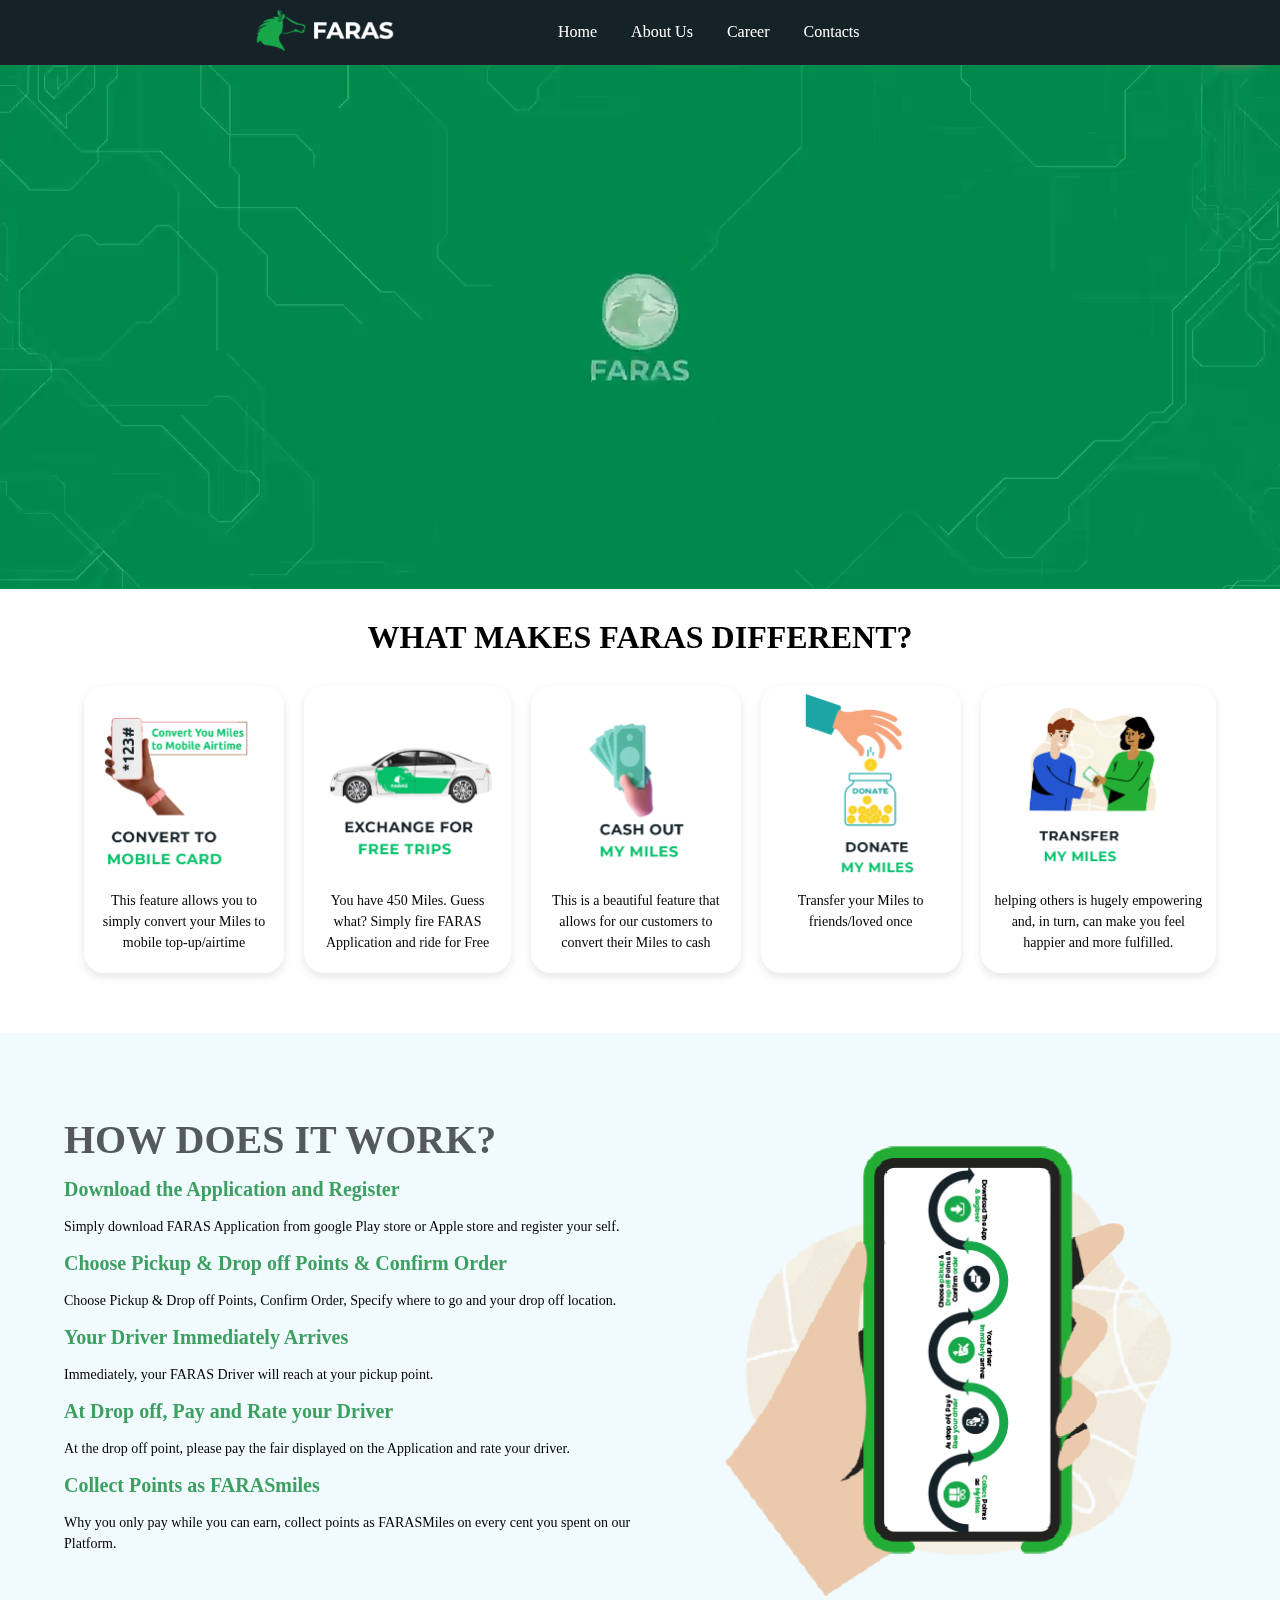
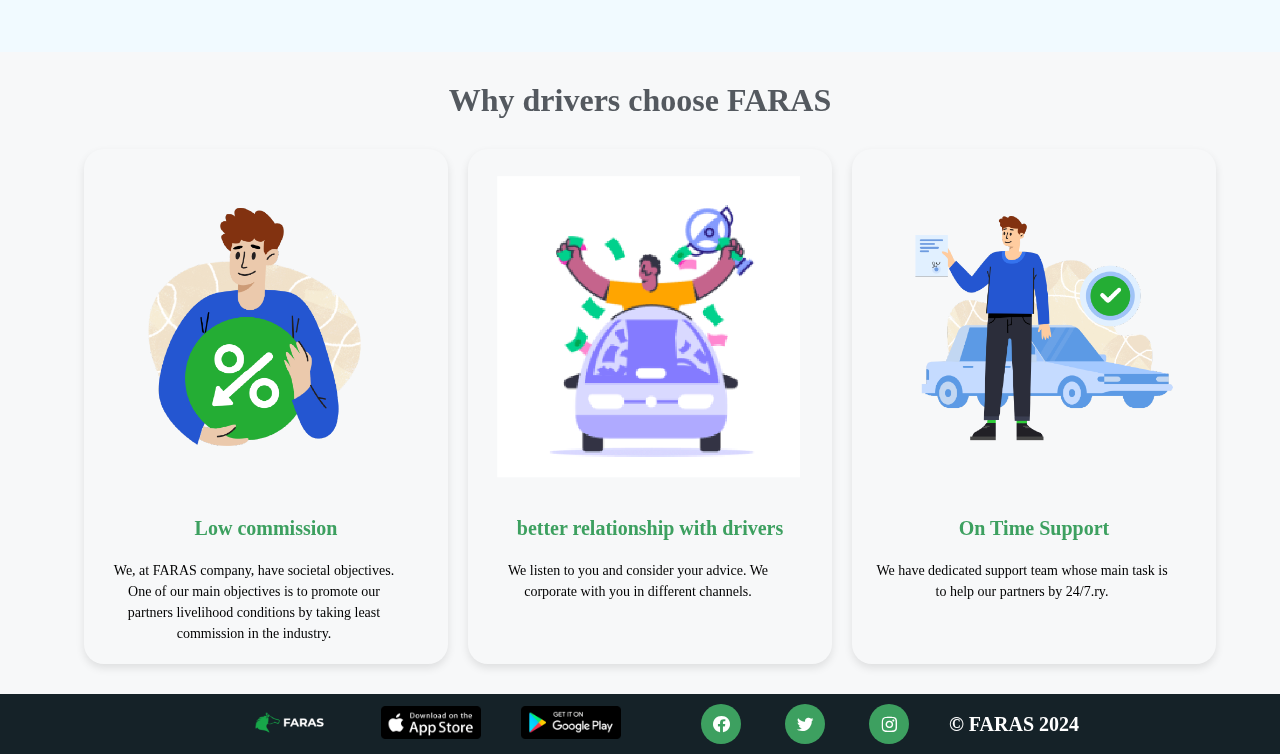
==== index.html @ 939e3a4a "finished index page" ====
<!DOCTYPE html>
<html lang="en">
<head>
    <meta charset="UTF-8">
    <meta name="viewport" content="width=device-width, initial-scale=1.0">
    <title>Faras</title>
    <link rel="shortcut icon" href="./images/favicon.jpg" type="image/x-icon">
    <link rel="stylesheet" href="style.css">
    <link href='https://unpkg.com/boxicons@2.1.4/css/boxicons.min.css' rel='stylesheet'>
</head>
<body>
    
<!-- ---------------------------------------nav---------------------------------- -->
        <div class="nav">
            <div class="logo">
                <img src="./images/faras-Logo-300x76.png" alt="">
            </div>
            <div class="links">
                <a href="#">Home</a>
                <a href="#">About Us</a>
                <a href="#">Career</a>
                <a href="#">Contacts</a>
            </div>
        </div>

<!-- ---------------------------------------main---------------------------------- -->
        <div class="main">
            <video loop muted autoplay>
                <source src="./images/y2mate.com - Faras Economy_720pFH.mp4">
            </video>
        </div>


<!-- ---------------------------------------Diffrence---------------------------------- -->
<div class="diffrence">
    <h1>WHAT MAKES FARAS DIFFERENT?</h1>
    <div class="card">
        <div class="one">
            <img src="./images/1.png" alt="">
            <p>This feature allows you to simply convert your Miles to mobile top-up/airtime</p>
        </div>
        <div class="one">
            <img src="./images/2.png" alt="">
            <p>You have 450 Miles. Guess what? Simply fire FARAS Application and ride for Free</p>
        </div>
        <div class="one">
            <img src="./images/3.png" alt="">
            <p>This is a beautiful feature that allows for our customers to convert their Miles to cash</p>
        </div>
        <div class="one">
            <img src="./images/4.png" alt="">
            <p>Transfer your Miles to friends/loved once</p>
        </div>
        <div class="one">
            <img src="./images/5.png" alt="">
            <p>helping others is hugely empowering and, in turn, can make you feel happier and more fulfilled.</p>
        </div>
    </div>
</div>

<!-- ---------------------------------------how it works---------------------------------- -->
 <div class="how">
    <div class="left">
        <h2>HOW DOES IT WORK?</h2>
        <h4>Download the Application and Register</h4>
        <p>Simply download FARAS Application from google Play store or Apple store and register your self.</p>
        <h4>Choose Pickup & Drop off Points & Confirm Order</h4>
        <p>Choose Pickup & Drop off Points, Confirm Order, Specify where to go and your drop off location.</p>
        <h4>Your Driver Immediately Arrives</h4>
        <p>Immediately,  your FARAS Driver will reach at your pickup point.</p>
        <h4>At Drop off, Pay and Rate your Driver</h4>
        <p>At the drop off point, please pay the fair displayed on the Application and rate your driver.</p>
        <h4>Collect Points as FARASmiles</h4>
        <p>Why you only pay while you can earn, collect points as FARASMiles on every cent you spent on our Platform.</p>
    </div>
    <div class="right">
        <img src="./images/Mobile-.png" alt="">
    </div>
 </div>

 <!-- ---------------------------------------why---------------------------------- -->
  <div class="why">
    <h1>Why drivers choose FARAS</h1>
    <div class="cards">
        <div class="two">
            <img src="./images/Low-Commission.png" alt="">
            <h2>Low commission</h2>
            <p>We, at FARAS company, have societal objectives. One of our main objectives is to promote our partners livelihood conditions by taking least commission in the industry.</p>
        </div>
        <div class="two">
            <img src="./images/Better-RelationShip.png" alt="">
            <h2>better relationship with drivers</h2>
            <p>We listen to you and consider your advice. We corporate with you in different channels.</p>
        </div>
        <div class="two">
            <img src="./images/Free-registration-.png" alt="">
            <h2>On Time Support</h2>
            <p>We have dedicated support team whose main task is to help our partners by 24/7.ry.</p>
        </div>
    </div>
  </div>

 <!-- ---------------------------------------footer---------------------------------- -->
  <div class="footer">
    <div class="one">
        <img src="./images/faras-Logo-300x76.png" alt="">
    </div>
    <div class="one">
        <img src="./images/app_store_en.png" alt="">
    </div>
    <div class="one">
        <img src="./images/play_market_en.png" alt="">
    </div>
    <div class="one">
        <a href=""><i class='bx bxl-facebook-circle'></i></a>
        <a href=""><i class='bx bxl-twitter'></i></a>
        <a href=""><i class='bx bxl-instagram'></i></a>
    </div>
    <div class="one">
        <h1>© FARAS 2024</h1>
    </div>
  </div>

</body>
</html>
---- style.css ----
*{
    margin: 0;
    padding: 0;
    box-sizing: border-box;
    font-family: 'Times New Roman', Times, serif;
}
/* <!-- ---------------------------------------nav---------------------------------- - */
.nav{
    background: #152228;
    display: flex;
    padding: 5px 10%;
    align-items: center;
}
.nav .logo{
    margin-left: 100px;
}
.nav .logo img{
    width: 200px;
}
.nav .links{
    margin-left: 100px;
}
.nav .links a{
    text-decoration: none;
    color: white;
    margin-left: 30px;
}
.nav .links a:hover{
    color: #3da060;
}

/* <!-- ---------------------------------------main---------------------------------- -- */
.main{
    width: 100%;
    height: 524px;
    display: flex;   
    flex-wrap: wrap;
    align-items: center;
    justify-content: center;
}
.main video{
    top: 0;
    left: 0;
    object-fit: cover;
    width: 100%;
    height: 524px;
    z-index: -1;
}

/* <!-- ---------------------------------------Diffrence---------------------------------- --> */
.diffrence{
    padding: 30px 5%;
    text-align: center;
    margin-bottom: 30px;
}
.diffrence h1{margin-bottom: 30px;}
.diffrence .card{
    display: flex;
}
.diffrence .card .one{
    margin-left: 20px;
    box-shadow: 0 4px 8px rgba(0, 0, 0, 0.1);
    padding-bottom: 20px;
    border-radius: 20px;
}
.diffrence .card .one img{
    width: 200px;
}
.diffrence .card .one p{
    font-size: 14px;
    line-height: 1.5;
    padding-left: 10px;
    padding-right: 10px;
}

/* <!-- ---------------------------------------how it works---------------------------------- --> */
.how{
    background: #f1faff;
    padding: 40px 5%;
    display: flex;
    align-items: center;
}
.how .left h2{
    color: #54595f;
    margin-bottom: 15px;
    font-size: 40px;
}
.how .left h4{
    color: #3da060;
    font-size: 20px;
    margin-bottom: 15px;
}
.how .left p{
    margin-bottom: 15px;
    font-size: 14px;
    line-height: 1.5;
}
.how .right img{
    width: 100%;
}

/* <!-- ---------------------------------------why---------------------------------- --> */
.why{
    background: #f7f8f9;
    text-align: center;
    padding: 30px 5%;
}
.why h1{
    color: #54595f;
    margin-bottom: 30px;
}
.why .cards{
    display: flex;
    width: 100%;
}
.why .cards .two{
    margin-left: 20px;
    box-shadow: 0 4px 8px rgba(0, 0, 0, 0.1);
    padding: 20px;
    border-radius: 20px;
}
.why .cards .two img{
    width: 100%;
    margin-bottom: 20px;
}
.why .cards .two h2{
    margin-bottom: 20px;
    color: #3da060;
    font-size: 20px;
}
.why .cards .two p{
    width: 300px;
    font-size: 14px;
    line-height: 1.5;
}

/* <!-- ---------------------------------------footer---------------------------------- --> */
.footer{
    background: #152228;
    padding: 10px 5%;
    display: flex;
    align-items: center;
    color: white;
    justify-content: center;
}
.footer .one{
    margin-left: 40px;
}
.footer .one img{
    width: 100px;
}
.footer .one  a{
    text-decoration: none;
    color: white;
}
.footer .one  a i{
    background: #3da060;
    padding: 10px;
    border-radius: 50%;
    font-size: 20px;
    margin-left: 40px;
}
.footer .one  h1{
    font-size: 20px;
}
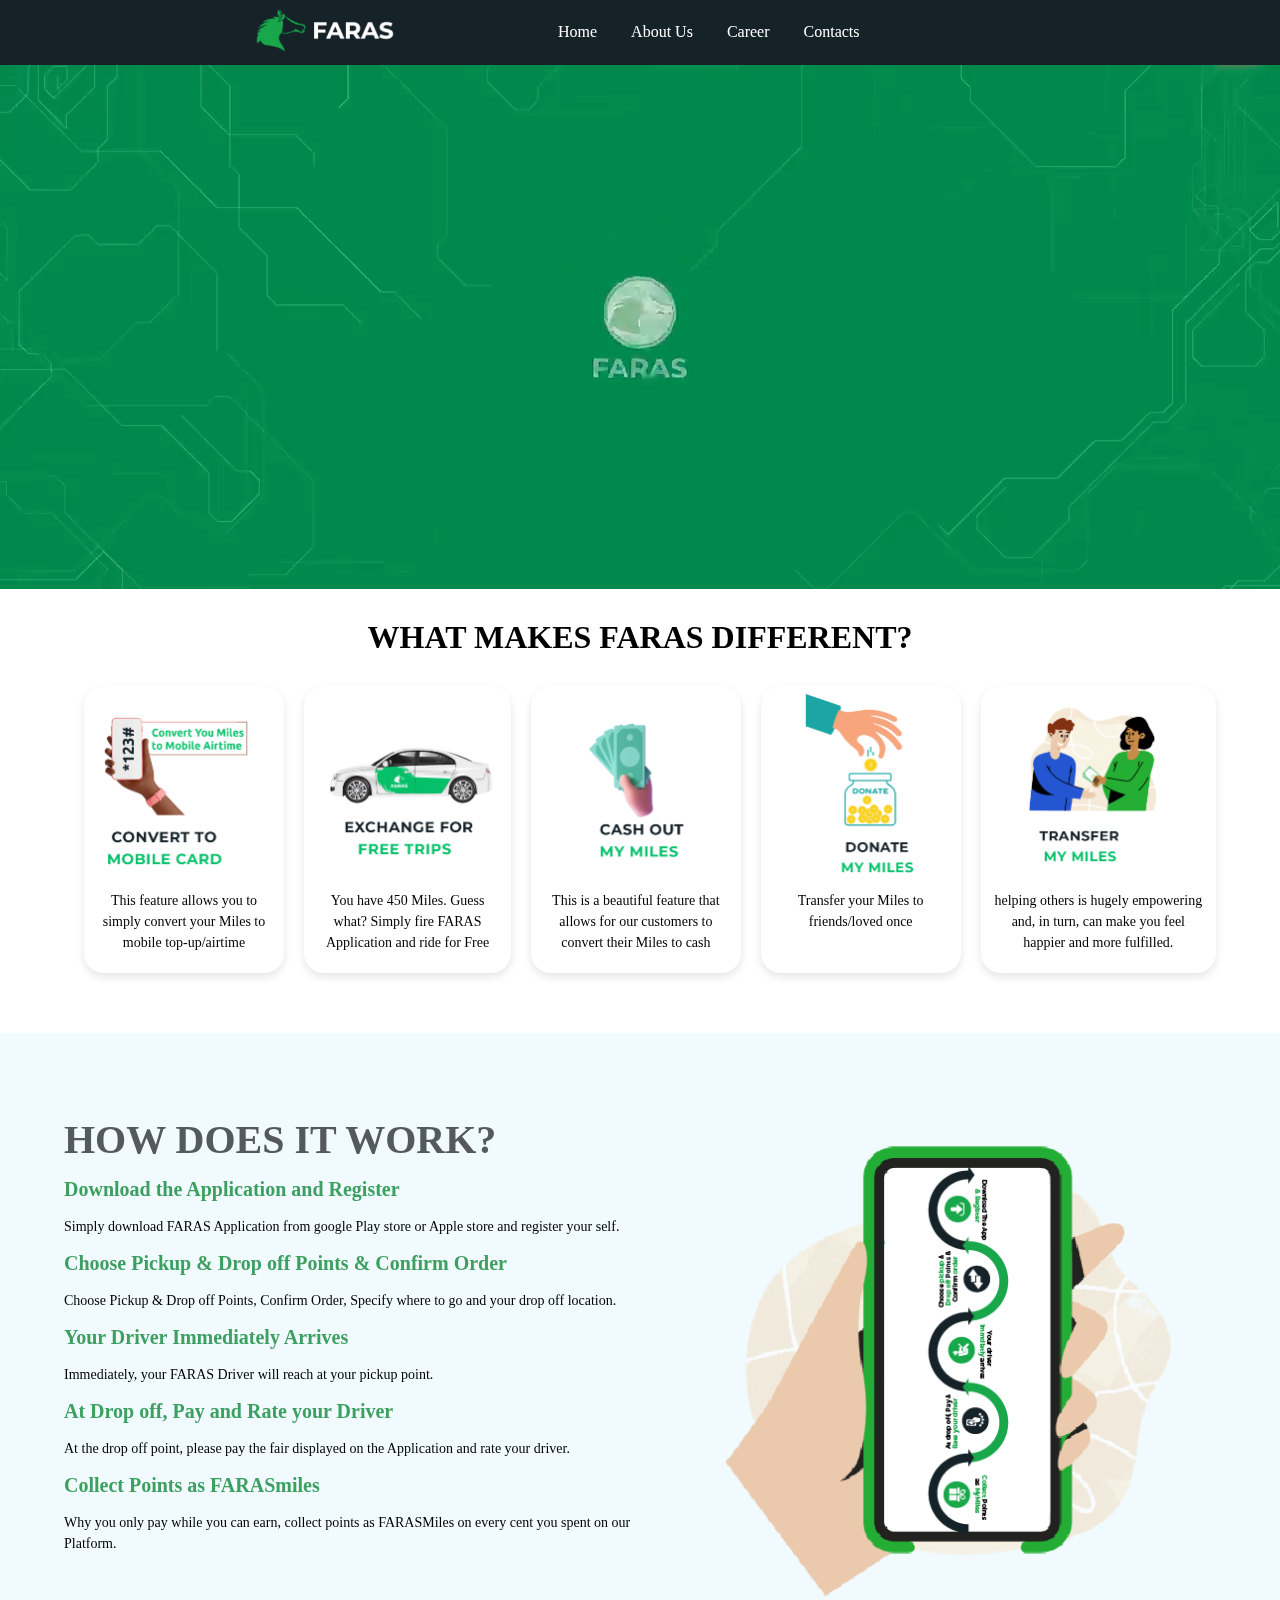
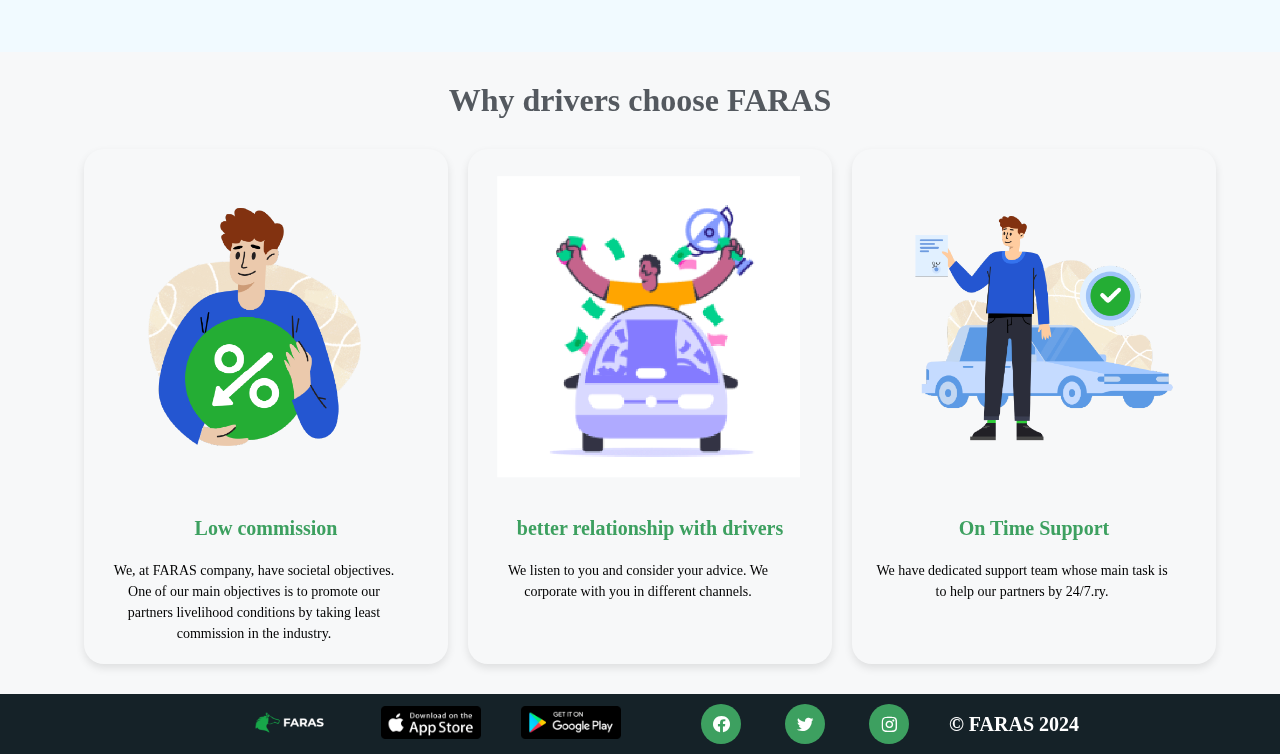
==== commit cfd88715: "contact complete" ====
--- a/index.html
+++ b/index.html
@@ -16,10 +16,10 @@
                 <img src="./images/faras-Logo-300x76.png" alt="">
             </div>
             <div class="links">
-                <a href="#">Home</a>
+                <a href="index.html">Home</a>
                 <a href="#">About Us</a>
                 <a href="#">Career</a>
-                <a href="#">Contacts</a>
+                <a href="contact.html">Contacts</a>
             </div>
         </div>
 
--- a/style.css
+++ b/style.css
@@ -162,4 +162,54 @@
 }
 .footer .one  h1{
     font-size: 20px;
+}
+
+/* <!-- ---------------------------------------contact---------------------------------- --> */
+.contact{
+    display: flex;
+    padding: 20px 5%;
+    align-items: center;
+}
+.contact .left{
+    margin-right: 50px;
+}
+.contact .left img{
+    width: 100%;
+}
+.contact .right h1{
+    font-size: 60px;
+}
+
+/* <!-- ---------------------------------------US---------------------------------- --> */
+.h2{
+    padding: 10px 5%;
+    margin-left: 100px;
+}
+.h2 h2{
+    font-size: 40px;
+}
+.us{
+    display: flex;
+    align-items: center;
+    padding: 20px 5%;
+    margin-bottom: 50px;
+}
+.us .left{
+    margin-left: 100px;
+}
+.us .left p{
+    font-size: 22px;
+    padding-bottom: 30px;
+}
+.us .left a{
+    text-decoration: none;
+    color: blue;
+    font-size: 18px;
+
+}
+.us .left a:hover{
+    color: black;
+}
+.background{
+    background-color: #f5f5f5;
 }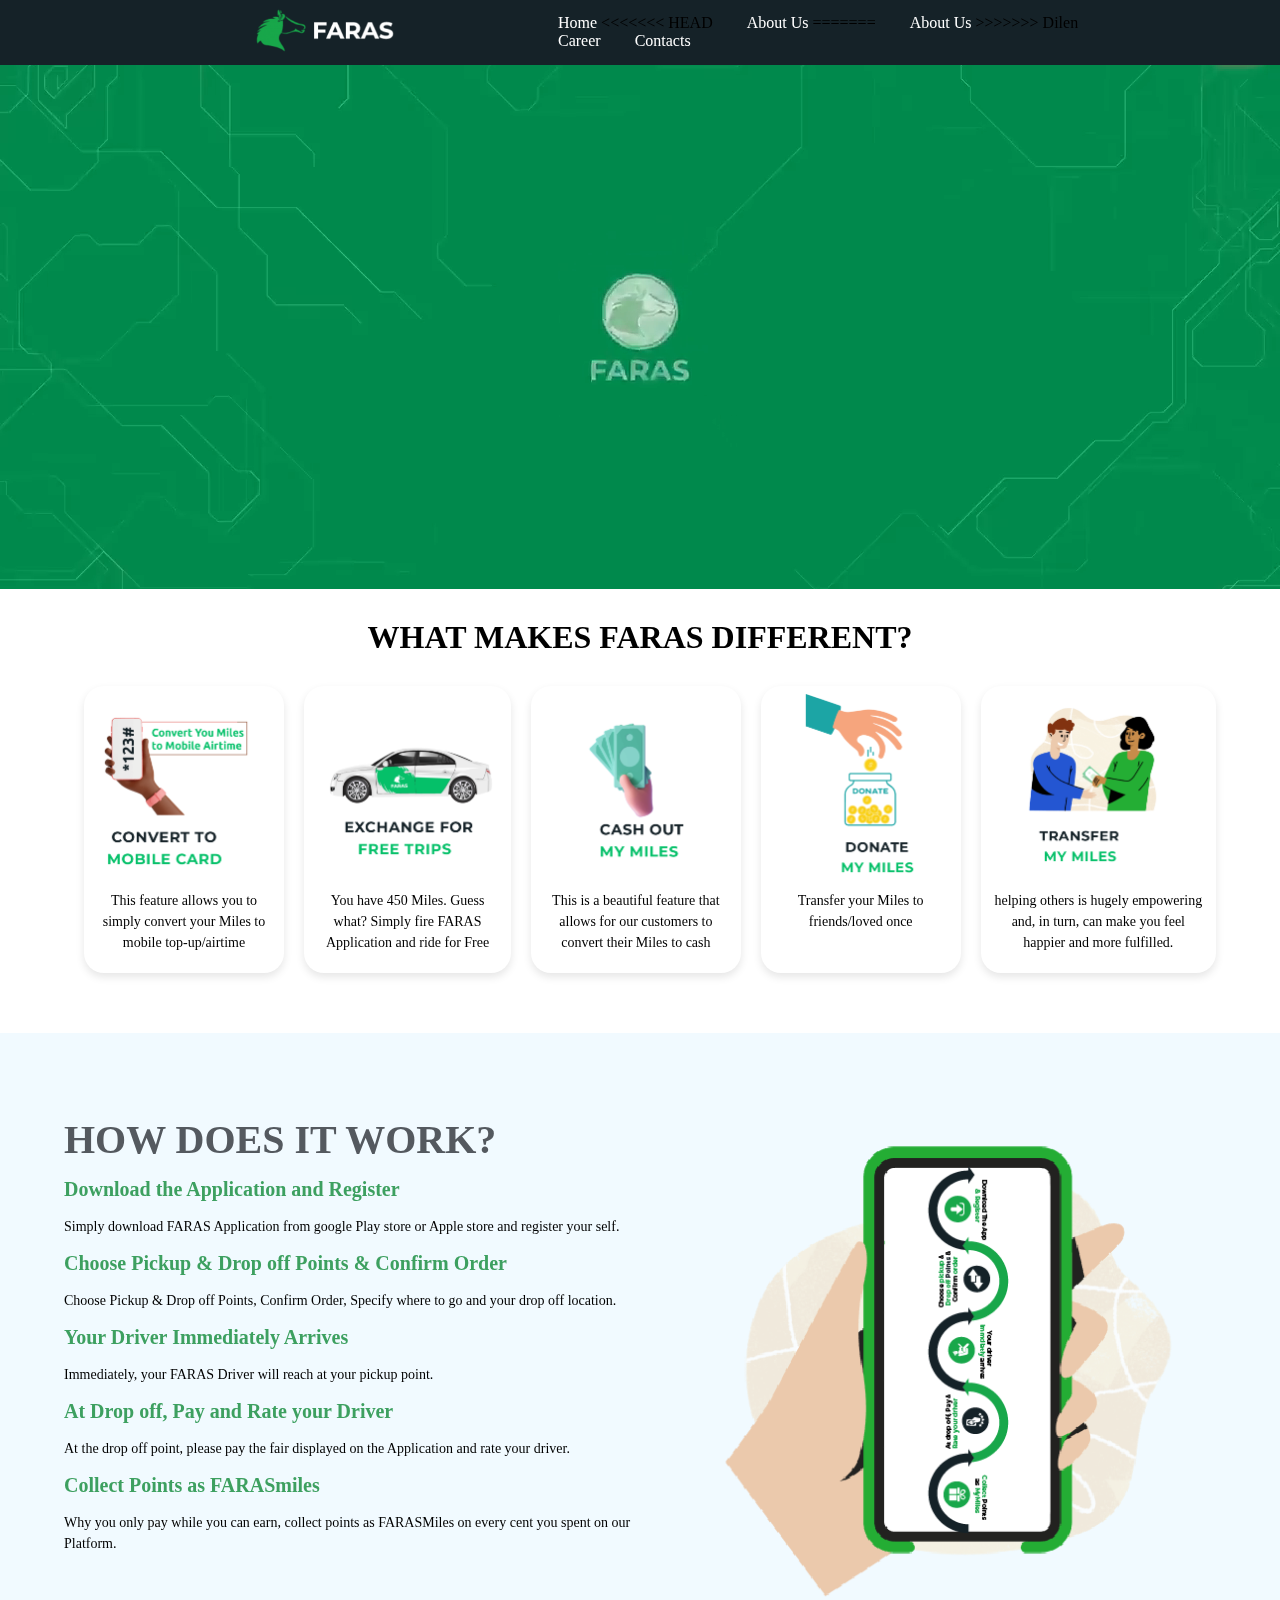
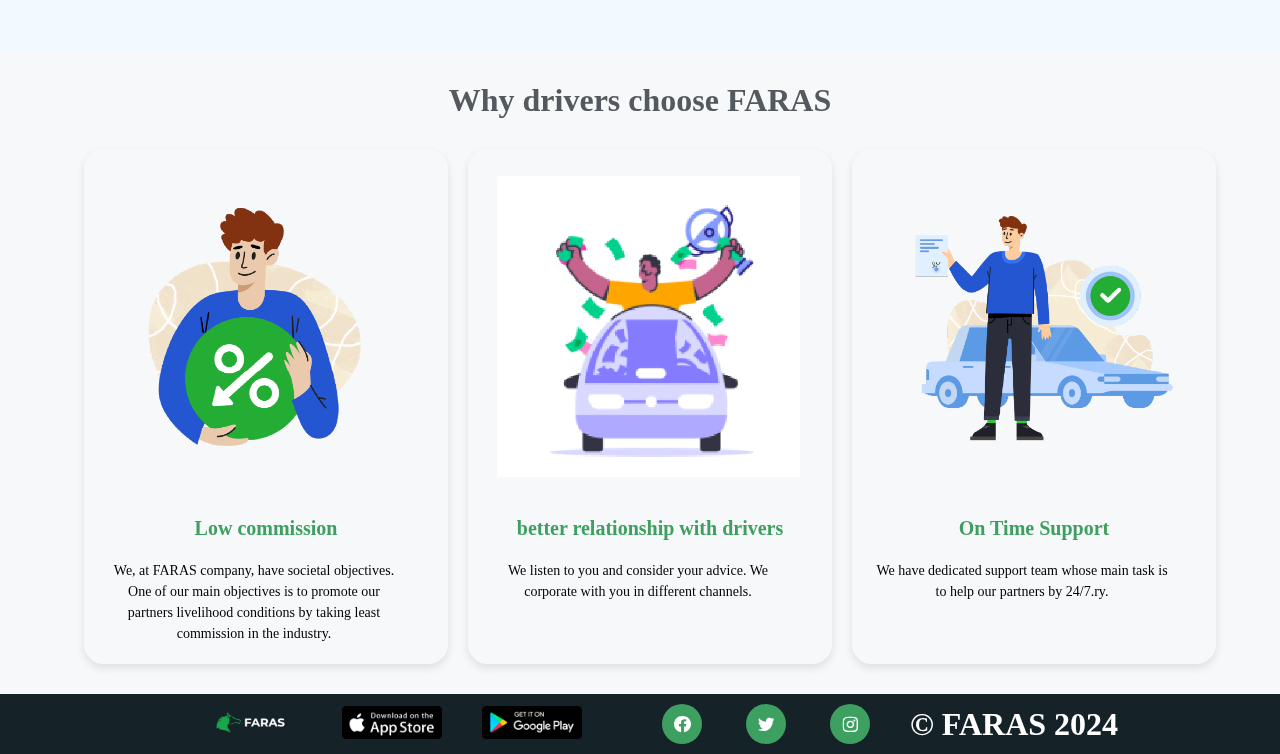
==== commit 5b0e040f: "another commit" ====
--- a/index.html
+++ b/index.html
@@ -17,7 +17,11 @@
             </div>
             <div class="links">
                 <a href="index.html">Home</a>
+<<<<<<< HEAD
+                <a href="about.html">About Us</a>
+=======
                 <a href="#">About Us</a>
+>>>>>>> Dilen
                 <a href="#">Career</a>
                 <a href="contact.html">Contacts</a>
             </div>
--- a/style.css
+++ b/style.css
@@ -160,56 +160,3 @@
     font-size: 20px;
     margin-left: 40px;
 }
-.footer .one  h1{
-    font-size: 20px;
-}
-
-/* <!-- ---------------------------------------contact---------------------------------- --> */
-.contact{
-    display: flex;
-    padding: 20px 5%;
-    align-items: center;
-}
-.contact .left{
-    margin-right: 50px;
-}
-.contact .left img{
-    width: 100%;
-}
-.contact .right h1{
-    font-size: 60px;
-}
-
-/* <!-- ---------------------------------------US---------------------------------- --> */
-.h2{
-    padding: 10px 5%;
-    margin-left: 100px;
-}
-.h2 h2{
-    font-size: 40px;
-}
-.us{
-    display: flex;
-    align-items: center;
-    padding: 20px 5%;
-    margin-bottom: 50px;
-}
-.us .left{
-    margin-left: 100px;
-}
-.us .left p{
-    font-size: 22px;
-    padding-bottom: 30px;
-}
-.us .left a{
-    text-decoration: none;
-    color: blue;
-    font-size: 18px;
-
-}
-.us .left a:hover{
-    color: black;
-}
-.background{
-    background-color: #f5f5f5;
-}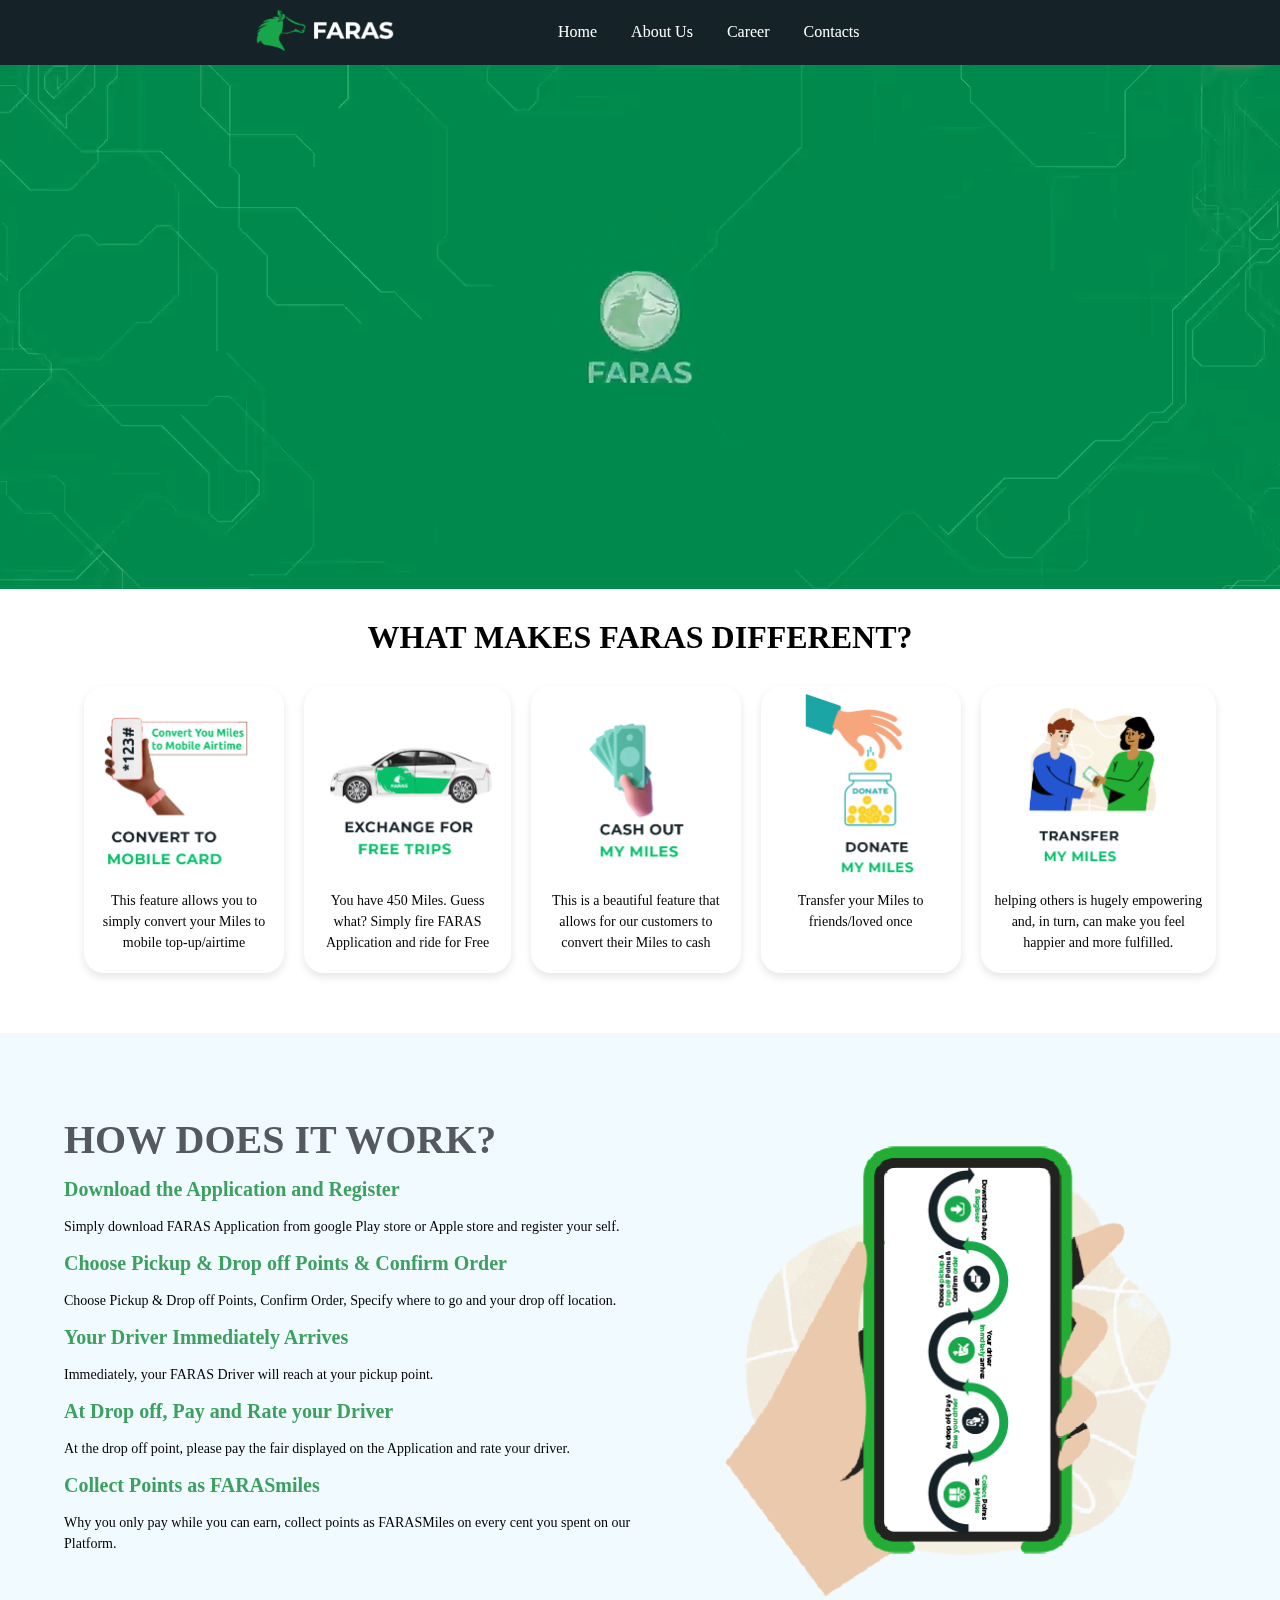
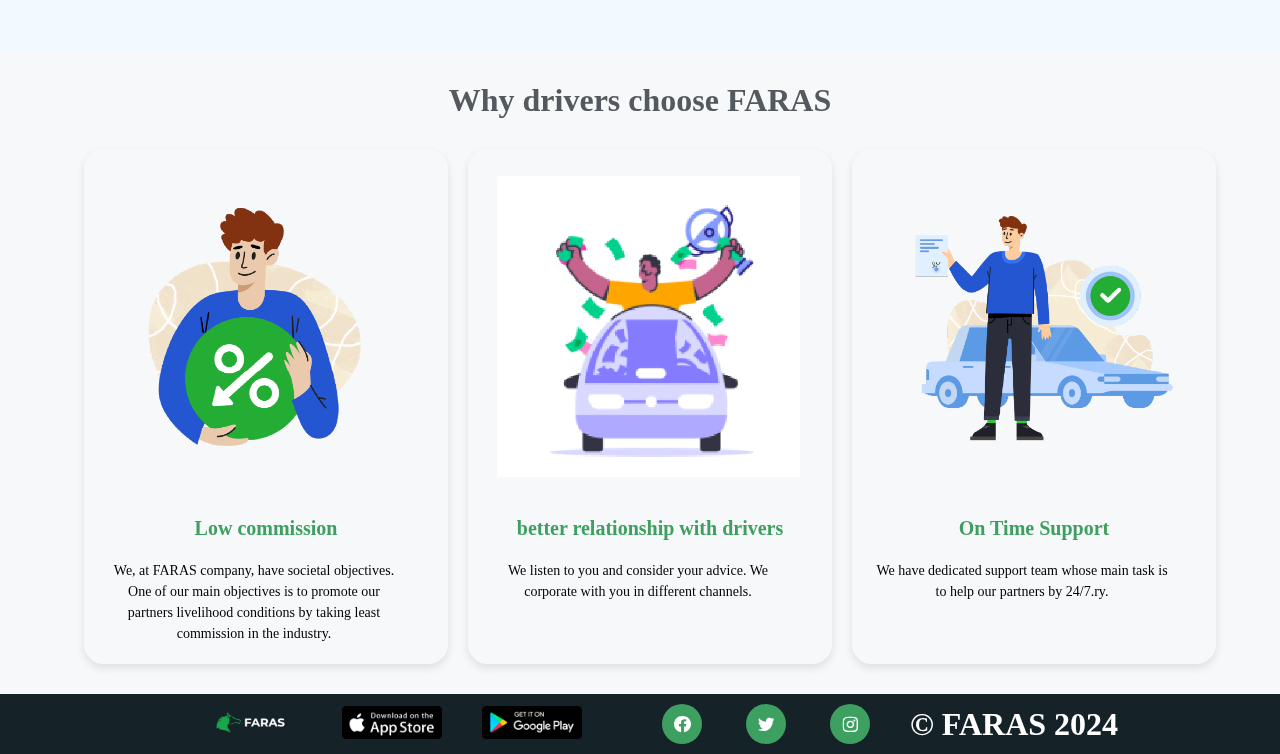
==== commit f8918969: "ring" ====
--- a/index.html
+++ b/index.html
@@ -17,11 +17,8 @@
             </div>
             <div class="links">
                 <a href="index.html">Home</a>
-<<<<<<< HEAD
                 <a href="about.html">About Us</a>
-=======
-                <a href="#">About Us</a>
->>>>>>> Dilen
+                <!-- <a href="#">About Us</a> -->
                 <a href="#">Career</a>
                 <a href="contact.html">Contacts</a>
             </div>
--- a/style.css
+++ b/style.css
@@ -160,3 +160,45 @@
     font-size: 20px;
     margin-left: 40px;
 }
+/* <!-- ----------------------------about--------------------------------> */
+.about{
+    display: flex;
+    padding: 30px 12%;
+    align-items: center;
+}
+.about .left img{
+    /* width: 100%; */
+}
+.about .right{
+    margin-left: 40px;
+}
+
+.about .right h1{
+    color: black;
+    font-size: 40px;
+}
+
+.about .right p{
+    font-size: 18px;
+    color: #38393a;
+    line-height: 1.5;
+    margin-bottom: 30px;
+}
+.mission{
+    display: flex;
+    padding: 30px 15%;
+}
+
+.mission .left{
+    margin-right: 40px;
+}
+.mission .left h1{
+    color: black;
+    font-size: 40px;
+}
+
+.mission .left p{
+    font-size: 18px;
+    /* line-height: 1.5; */
+    margin-bottom: 20px;
+}